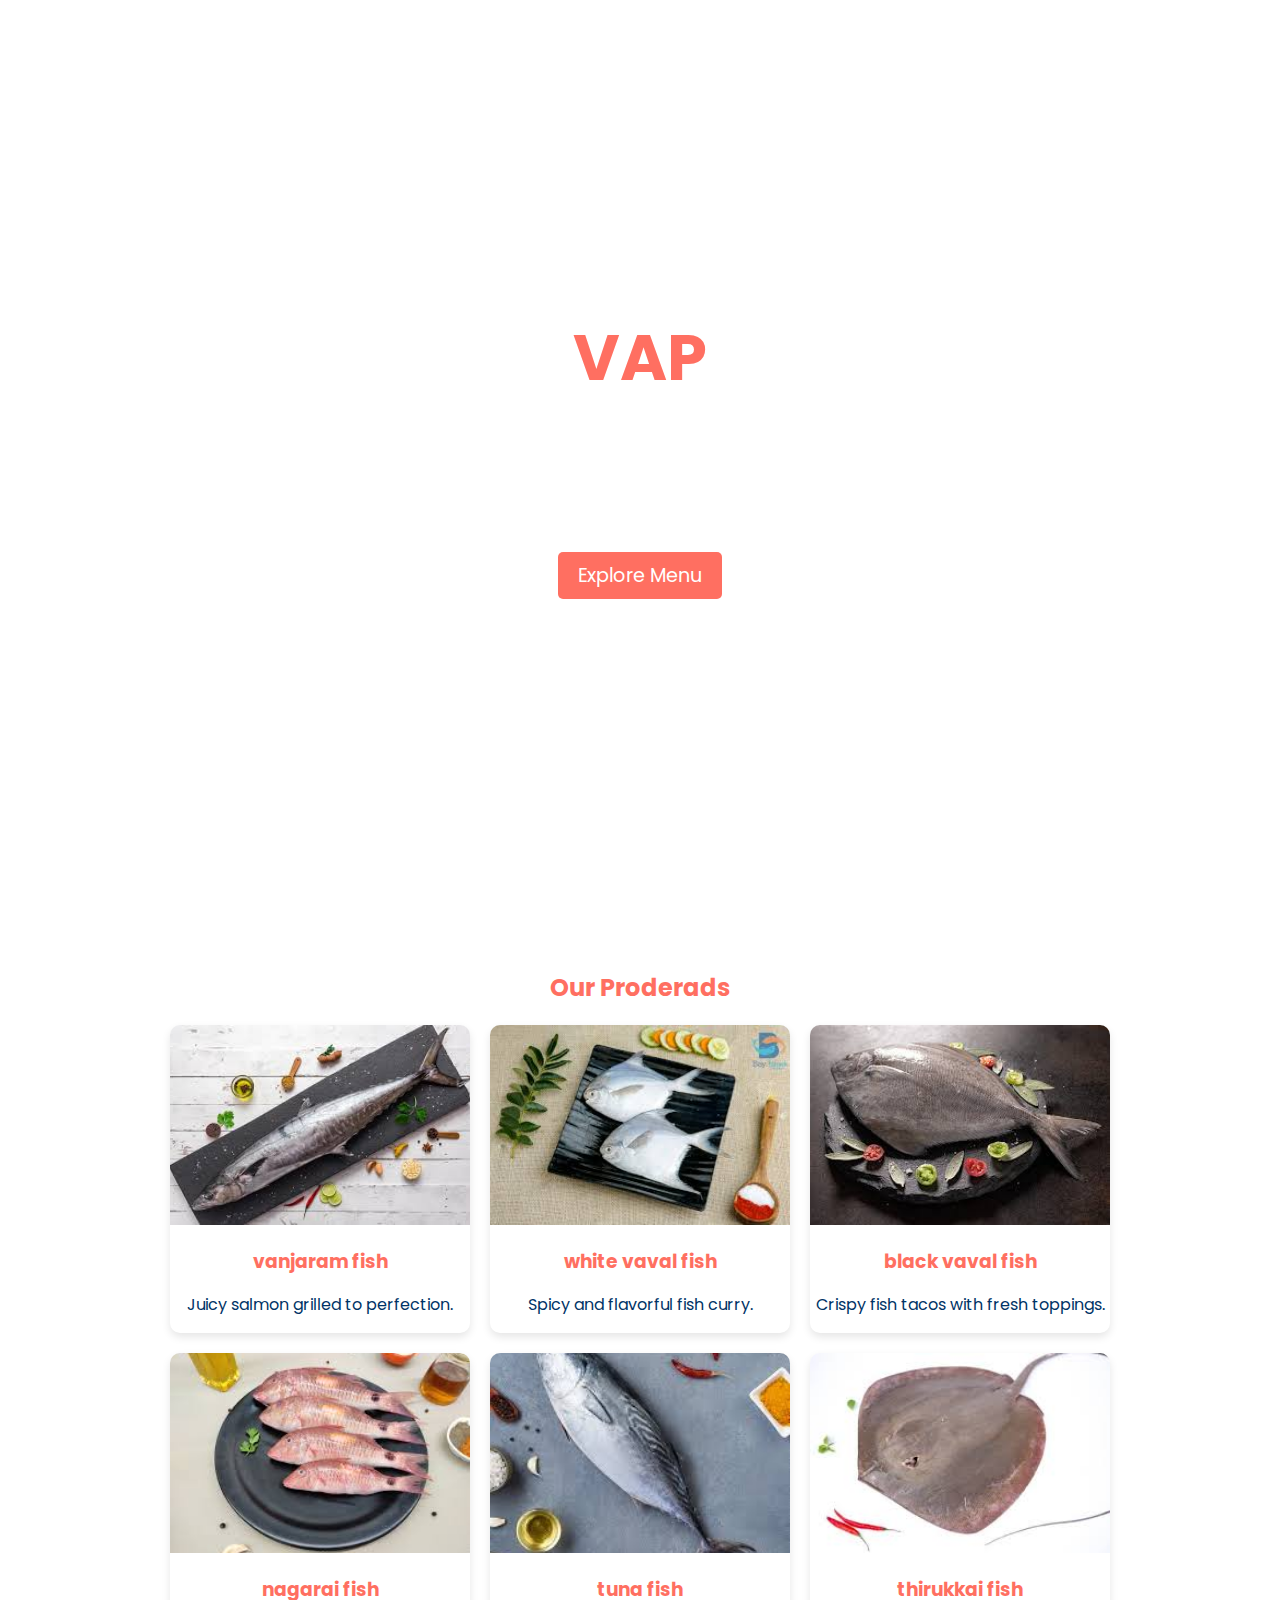
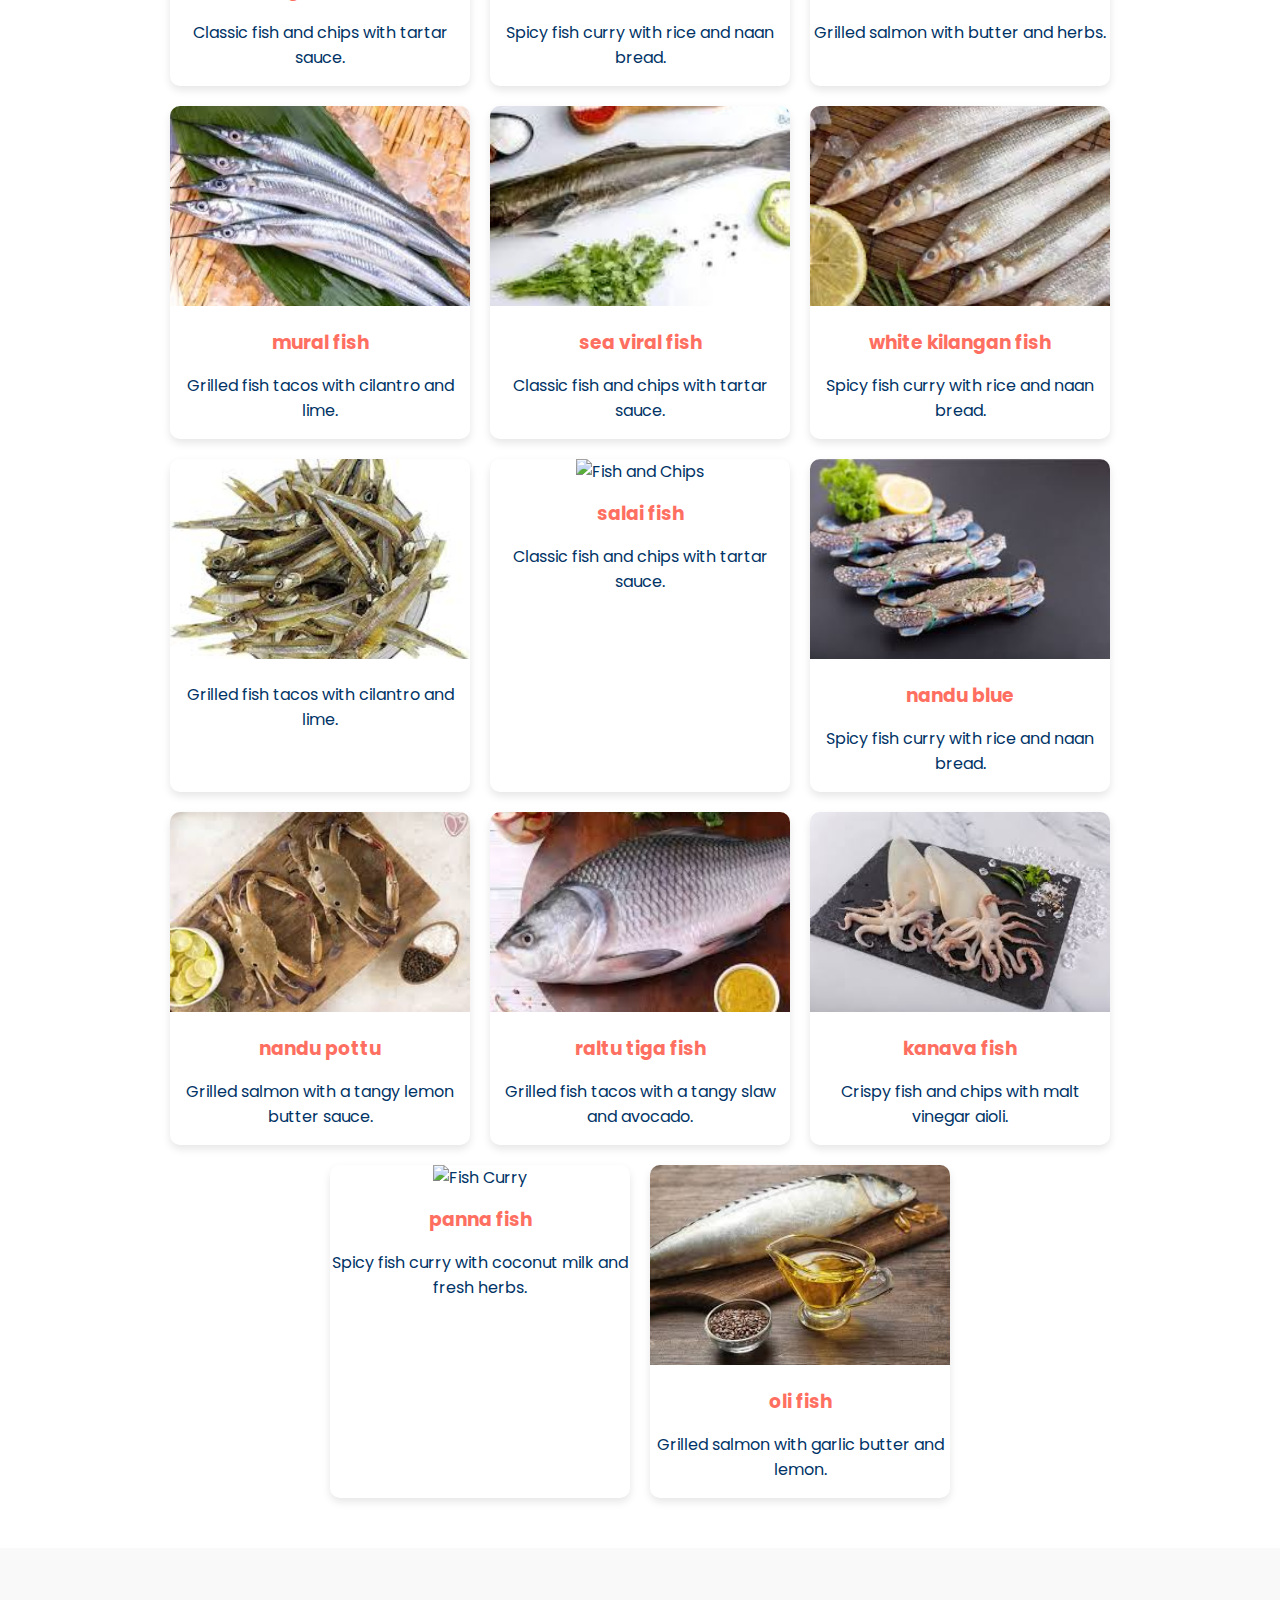
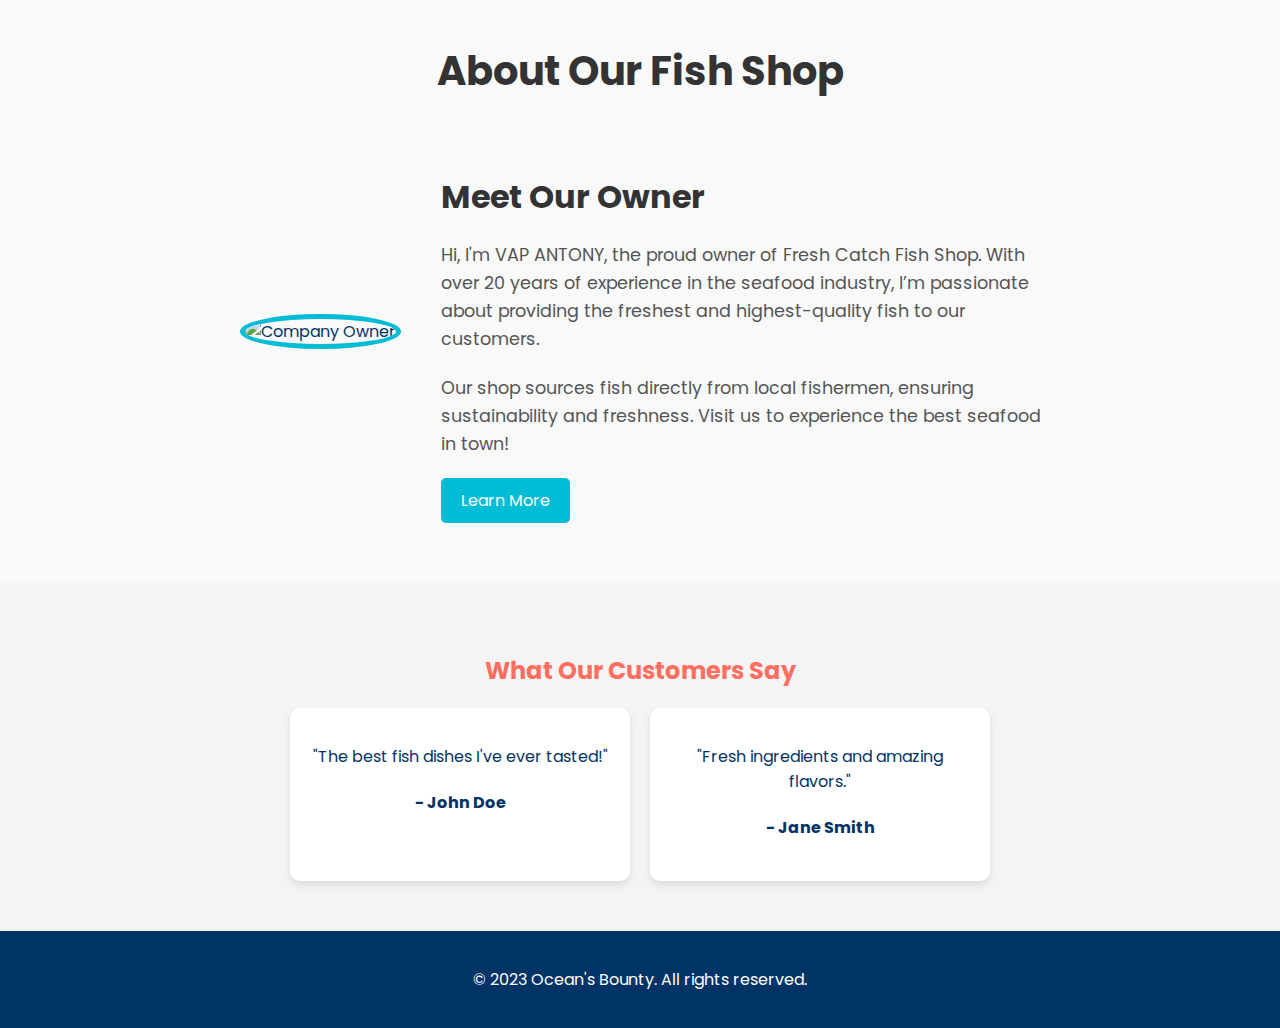
==== index.html @ 732fba42 "Add files via upload" ====
<!DOCTYPE html>
<html lang="en">
<head>
  <meta charset="UTF-8">
  <meta name="viewport" content="width=device-width, initial-scale=1.0">
  <title>VPA fish shop</title>
  <link rel="stylesheet" href="styles.css">
  <link href="https://fonts.googleapis.com/css2?family=Poppins:wght@400;700&display=swap" rel="stylesheet">
  <link rel="stylesheet" href="https://cdnjs.cloudflare.com/ajax/libs/aos/2.3.4/aos.css">
</head>
<body>
<!-- Hero Section -->
<section class="hero">
    <div class="hero-video">
        <video autoplay muted loop>
          <source src="fish shop.mp4" type="video/mp4">
        </video>
        <div class="hero-content">
          <h1 class="hero-title">VAP</h1>
          <p class="hero-subtitle">Fresh Fish, Bold Flavors</p>
          <p class="hero-description">Dive into the finest seafood experience, crafted with passion and served with perfection.</p>
          <a href="#menu" class="cta-button">Explore Menu</a>
        </div>
      </div>
</section>
 
  <!-- Menu Section -->
  <section id="menu" class="menu">
    <h2 data-aos="fade-up">Our Proderads</h2>
    <div class="menu-grid">
      <div class="menu-card" data-aos="fade-up" data-aos-delay="100">
        <img src="[data-uri]" alt="Grilled Salmon">
        <h3>vanjaram fish</h3>
        <p>Juicy salmon grilled to perfection.</p>
      </div>
      <div class="menu-card" data-aos="fade-up" data-aos-delay="200">
        <img src="[data-uri]" alt="Fish Curry">
        <h3>white vaval fish</h3>
        <p>Spicy and flavorful fish curry.</p>
      </div>
      <div class="menu-card" data-aos="fade-up" data-aos-delay="300">
        <img src="[data-uri]" alt="Fish Tacos">
        <h3>black vaval fish</h3>
        <p>Crispy fish tacos with fresh toppings.</p>
      </div>
      <div class="menu-card" data-aos="fade-up" data-aos-delay="600">
        <img src="[data-uri]" alt="Fish and Chips">
        <h3>nagarai fish</h3>
        <p>Classic fish and chips with tartar sauce.</p>
      </div>
      <div class="menu-card" data-aos="fade-up" data-aos-delay="900">
        <img src="[data-uri]" alt="Fish Curry">
        <h3>tuna fish</h3>
        <p>Spicy fish curry with rice and naan bread.</p>
      </div>
      <div class="menu-card" data-aos="fade-up" data-aos-delay="1200">
        <img src="[data-uri]" alt="Grilled Salmon">
        <h3>thirukkai fish</h3>
        <p>Grilled salmon with butter and herbs.</p>
      </div>
      <div class="menu-card" data-aos="fade-up" data-aos-delay="1500">
        <img src="[data-uri]" alt="Fish Tacos">
        <h3>mural fish</h3>
        <p>Grilled fish tacos with cilantro and lime.</p>
      </div>
      <div class="menu-card" data-aos="fade-up" data-aos-delay="1800">
        <img src="[data-uri]" alt="Fish and Chips">
        <h3>sea viral fish</h3>
        <p>Classic fish and chips with tartar sauce.</p>
      </div>
      <div class="menu-card" data-aos="fade-up" data-aos-delay="2000">
        <img src="[data-uri]" alt="Fish Curry">
        <h3>white kilangan fish</h3>
        <p>Spicy fish curry with rice and naan bread.</p>
      </div>
      <div class="menu-card" data-aos="fade-up" data-aos-delay="2200">
        <img src="[data-uri]" alt="Fish Tacos">
        <h3></h3>
        <p>Grilled fish tacos with cilantro and lime.</p>
      </div>
      <div class="menu-card" data-aos="fade-up" data-aos-delay="2400">
        <img src="https://ilodelivery.com/dashboard/Images/Product/23_0.jpeg" alt="Fish and Chips">
        <h3>salai fish</h3>
        <p>Classic fish and chips with tartar sauce.</p>
      </div>
      <div class="menu-card" data-aos="fade-up" data-aos-delay="2800">
        <img src="[data-uri]" alt="Fish Curry">
        <h3>nandu blue</h3>
        <p>Spicy fish curry with rice and naan bread.</p>
      </div>
      <div class="menu-card" data-aos="fade-up" data-aos-delay="2800">
        <img src="[data-uri]" alt="Fish Tacos">
        <h3>nandu pottu</h3>
        <p>Grilled salmon with a tangy lemon butter sauce.</p>
      </div>
      <div class="menu-card" data-aos="fade-up" data-aos-delay="3000">
        <img src="[data-uri]" alt="Fish Tacos">
        <h3>raltu tiga fish</h3>
        <p>Grilled fish tacos with a tangy slaw and avocado.</p>
      </div>
      <div class="menu-card" data-aos="fade-up" data-aos-delay="4000">
        <img src="[data-uri]" alt="Fish and Chips">
        <h3>kanava fish</h3>
        <p>Crispy fish and chips with malt vinegar aioli.</p>
      </div>
      <div class="menu-card" data-aos="fade-up" data-aos-delay="6000">
        <img src="https://encrypted-tbn0.gstatic.com/images?q=tbn:ANd9GcRMAsIs37VYGoF3K0CeUMFgfKvikbw6uJSeCA&s" alt="Fish Curry">
        <h3>panna fish</h3>
        <p>Spicy fish curry with coconut milk and fresh herbs.</p>
      </div>
      <div class="menu-card" data-aos="fade-up" data-aos-delay="8000">
        <img src="[data-uri]" alt="Grilled Salmon">
        <h3>oli fish</h3>
        <p>Grilled salmon with garlic butter and lemon.</p>
      </div>
    </div>
  </section>

<!-- Company Owner Section -->
<section class="company-owner">
  <h2 data-aos="fade-up">About Our Fish Shop</h2>
  <div class="owner-details">
      <div class="owner-image" data-aos="flip-left">
          <img src="c:\Users\thiru\Downloads\WhatsApp Image 2025-02-23 at 10.44.14_e6601230.jpg" alt="Company Owner">
      </div>
      <div class="owner-info" data-aos="flip-right">
          <h3>Meet Our Owner</h3>
          <p>
              Hi, I'm VAP ANTONY, the proud owner of Fresh Catch Fish Shop. With over 20 years of experience in the seafood industry, I’m passionate about providing the freshest and highest-quality fish to our customers.
          </p>
          <p>
              Our shop sources fish directly from local fishermen, ensuring sustainability and freshness. Visit us to experience the best seafood in town!
          </p>
          <a href="about.html" class="owner-button">Learn More</a>
      </div>
  </div>
</section>

  <!-- Testimonials Section -->
  <section class="testimonials">
    <h2 data-aos="fade-up">What Our Customers Say</h2>
    <div class="testimonial-slider" data-aos="fade-up">
      <div class="testimonial">
        <p>"The best fish dishes I've ever tasted!"</p>
        <h4>- John Doe</h4>
      </div>
      <div class="testimonial">
        <p>"Fresh ingredients and amazing flavors."</p>
        <h4>- Jane Smith</h4>
      </div>
    </div>
  </section>

  <!-- Footer -->
  <footer>
    <p>&copy; 2023 Ocean's Bounty. All rights reserved.</p>
  </footer>

  <!-- Scripts -->
  <script src="https://cdnjs.cloudflare.com/ajax/libs/gsap/3.9.1/gsap.min.js"></script>
  <script src="https://cdnjs.cloudflare.com/ajax/libs/aos/2.3.4/aos.js"></script>
  <script src="script.js"></script>
</body>
</html>
---- styles.css ----
/* General Styles */
body {
    font-family: 'Poppins', sans-serif;
    margin: 0;
    padding: 0;
    color: #003366;
  }
  
  h1, h2, h3 {
    color: #FF6F61;
  }
  
  a {
    text-decoration: none;
    color: #FF6F61;
  }
  
  /* Hero Section */
  .hero {
    position: relative;
    height: 100vh;
    display: flex;
    align-items: center;
    justify-content: center;
    text-align: center;
    color: white;
    overflow: hidden;
  }
  
  .hero-video video {
    position: absolute;
    top: 0;
    left: 0;
    width: 100%;
    height: 100%;
    object-fit: cover;
    z-index: -1;
  }
  
  .hero-content {
    z-index: 1;
  }
  .hero-title {
    font-size: 4rem;
    margin: 0;
    animation: fadeInDown 1.5s ease-out;
  }
  
  .hero-subtitle {
    font-size: 2rem;
    margin: 10px 0;
    animation: fadeInUp 1.5s ease-out 0.5s;
    animation-fill-mode: both;
  }
  
  .hero-description {
    font-size: 1.2rem;
    max-width: 600px;
    margin: 20px auto;
    animation: fadeInUp 1.5s ease-out 1s;
    animation-fill-mode: both;
  }
  
  .cta-button {
    background: #FF6F61;
    color: white;
    padding: 10px 20px;
    border-radius: 5px;
    font-size: 1.2rem;
    text-decoration: none;
    transition: background 0.3s ease;
    animation: fadeInUp 1.5s ease-out 1.5s;
    animation-fill-mode: both;
  }
  
  .cta-button:hover {
    background: #FF8C69;
  }
  
  /* Keyframe Animations */
  @keyframes fadeInDown {
    from {
      opacity: 0;
      transform: translateY(-50px);
    }
    to {
      opacity: 1;
      transform: translateY(0);
    }
  }
  
  @keyframes fadeInUp {
    from {
      opacity: 0;
      transform: translateY(50px);
    }
    to {
      opacity: 1;
      transform: translateY(0);
    }
  }

  
  /* Menu Section */
  .menu {
    padding: 50px 20px;
    text-align: center;
  }
  
  .menu-grid {
    display: flex;
    justify-content: center;
    gap: 20px;
    flex-wrap: wrap;
  }
  
  .menu-card {
    background: white;
    border-radius: 10px;
    box-shadow: 0 4px 8px rgba(0, 0, 0, 0.1);
    overflow: hidden;
    width: 300px;
    transition: transform 0.3s ease, box-shadow 0.3s ease;
  }
  
  .menu-card:hover {
    transform: scale(1.05);
    box-shadow: 0 10px 20px rgba(0, 0, 0, 0.2);
  }
  
  .menu-card img {
    width: 100%;
    height: 200px;
    object-fit: cover;
  }
  
  .menu-card h3 {
    margin: 15px 0;
  }
  
  /* Recipe Section */
  .recipes {
    padding: 50px 20px;
    text-align: center;
  }
  
  .recipe-cards {
    display: flex;
    justify-content: center;
    gap: 20px;
    flex-wrap: wrap;
  }
  
  .recipe-card {
    background: white;
    border-radius: 10px;
    box-shadow: 0 4px 8px rgba(0, 0, 0, 0.1);
    padding: 20px;
    width: 300px;
    transition: transform 0.3s ease;
  }
  
  .recipe-card:hover {
    transform: translateY(-10px);
  }
  
  .recipe-button {
    background: #FF6F61;
    color: white;
    padding: 10px 20px;
    border-radius: 5px;
    display: inline-block;
    margin-top: 10px;
  }
  
  /* Testimonials Section */
  .testimonials {
    padding: 50px 20px;
    text-align: center;
    background: #f4f4f4;
  }
  
  .testimonial-slider {
    display: flex;
    justify-content: center;
    gap: 20px;
    flex-wrap: wrap;
  }
  
  .testimonial {
    background: white;
    border-radius: 10px;
    box-shadow: 0 4px 8px rgba(0, 0, 0, 0.1);
    padding: 20px;
    width: 300px;
  }
  
  /* Footer */
  footer {
    text-align: center;
    padding: 20px;
    background: #003366;
    color: white;
  }
  /* Company Owner Section */
.company-owner {
  padding: 60px 20px;
  background-color: #f9f9f9;
  text-align: center;
}

.company-owner h2 {
  font-size: 2.5rem;
  margin-bottom: 40px;
  color: #333;
}

.owner-details {
  display: flex;
  justify-content: center;
  align-items: center;
  gap: 40px;
  max-width: 1200px;
  margin: 0 auto;
}

.owner-image img {
  width: 300px;
  height: 300px;
  border-radius: 50%;
  object-fit: cover;
  border: 5px solid #00bcd4;
}

.owner-info {
  max-width: 600px;
  text-align: left;
}

.owner-info h3 {
  font-size: 2rem;
  margin-bottom: 20px;
  color: #333;
}

.owner-info p {
  font-size: 1.1rem;
  line-height: 1.6;
  color: #555;
  margin-bottom: 20px;
}

.owner-button {
  display: inline-block;
  padding: 10px 20px;
  background-color: #00bcd4;
  color: #fff;
  text-decoration: none;
  border-radius: 5px;
  transition: background-color 0.3s ease;
}

.owner-button:hover {
  background-color: #0097a7;
}
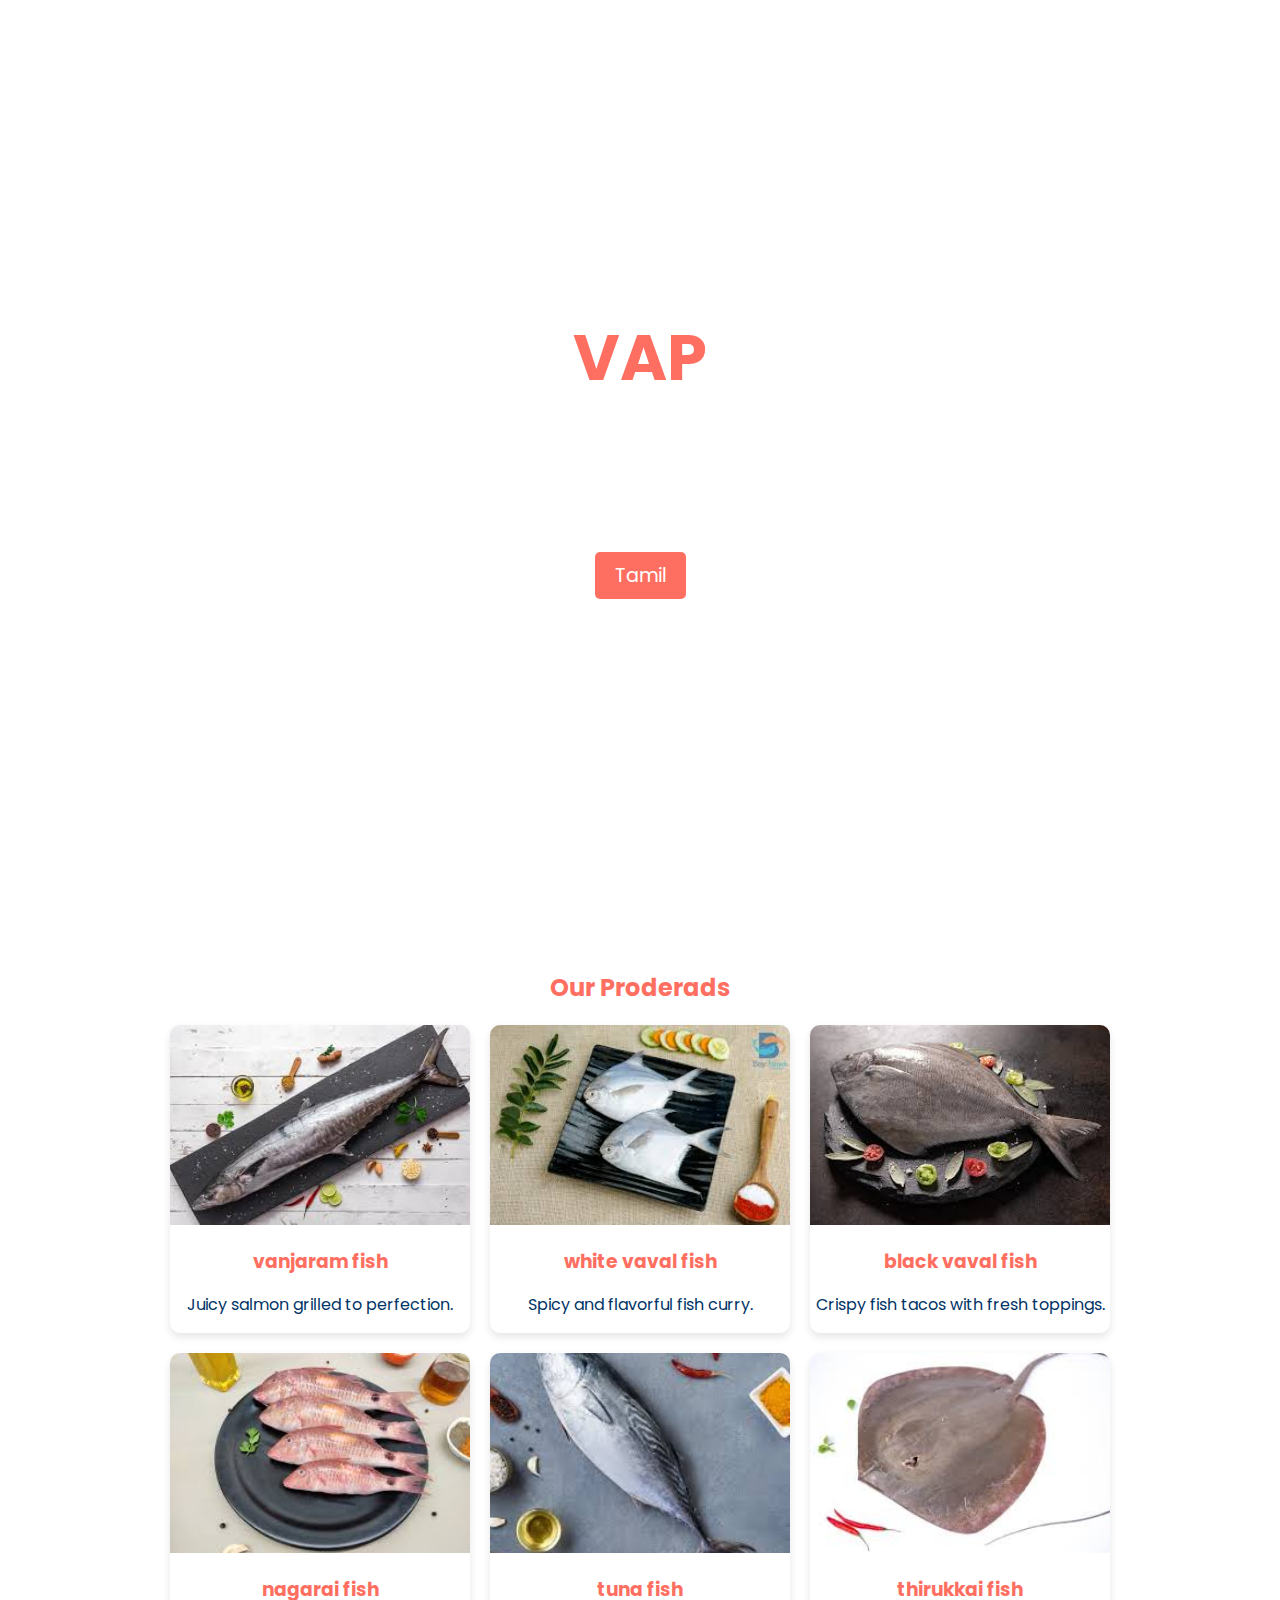
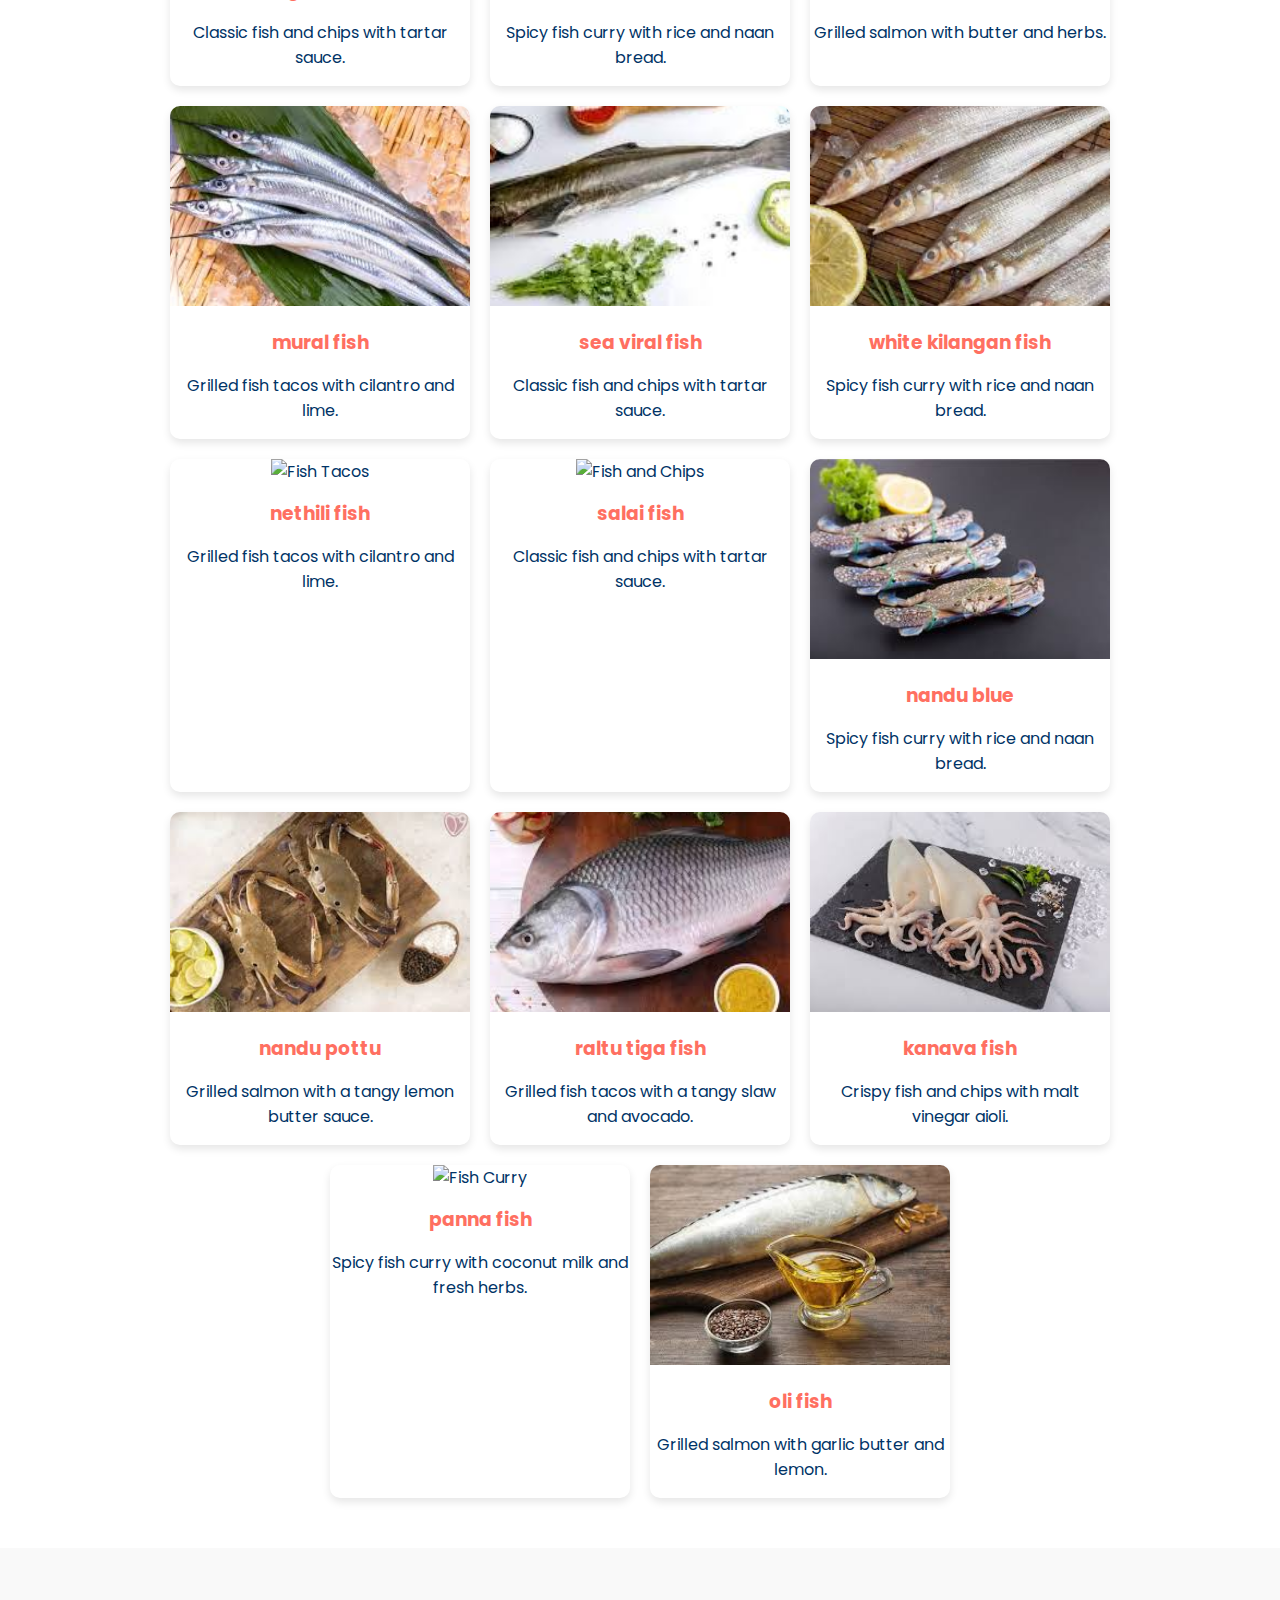
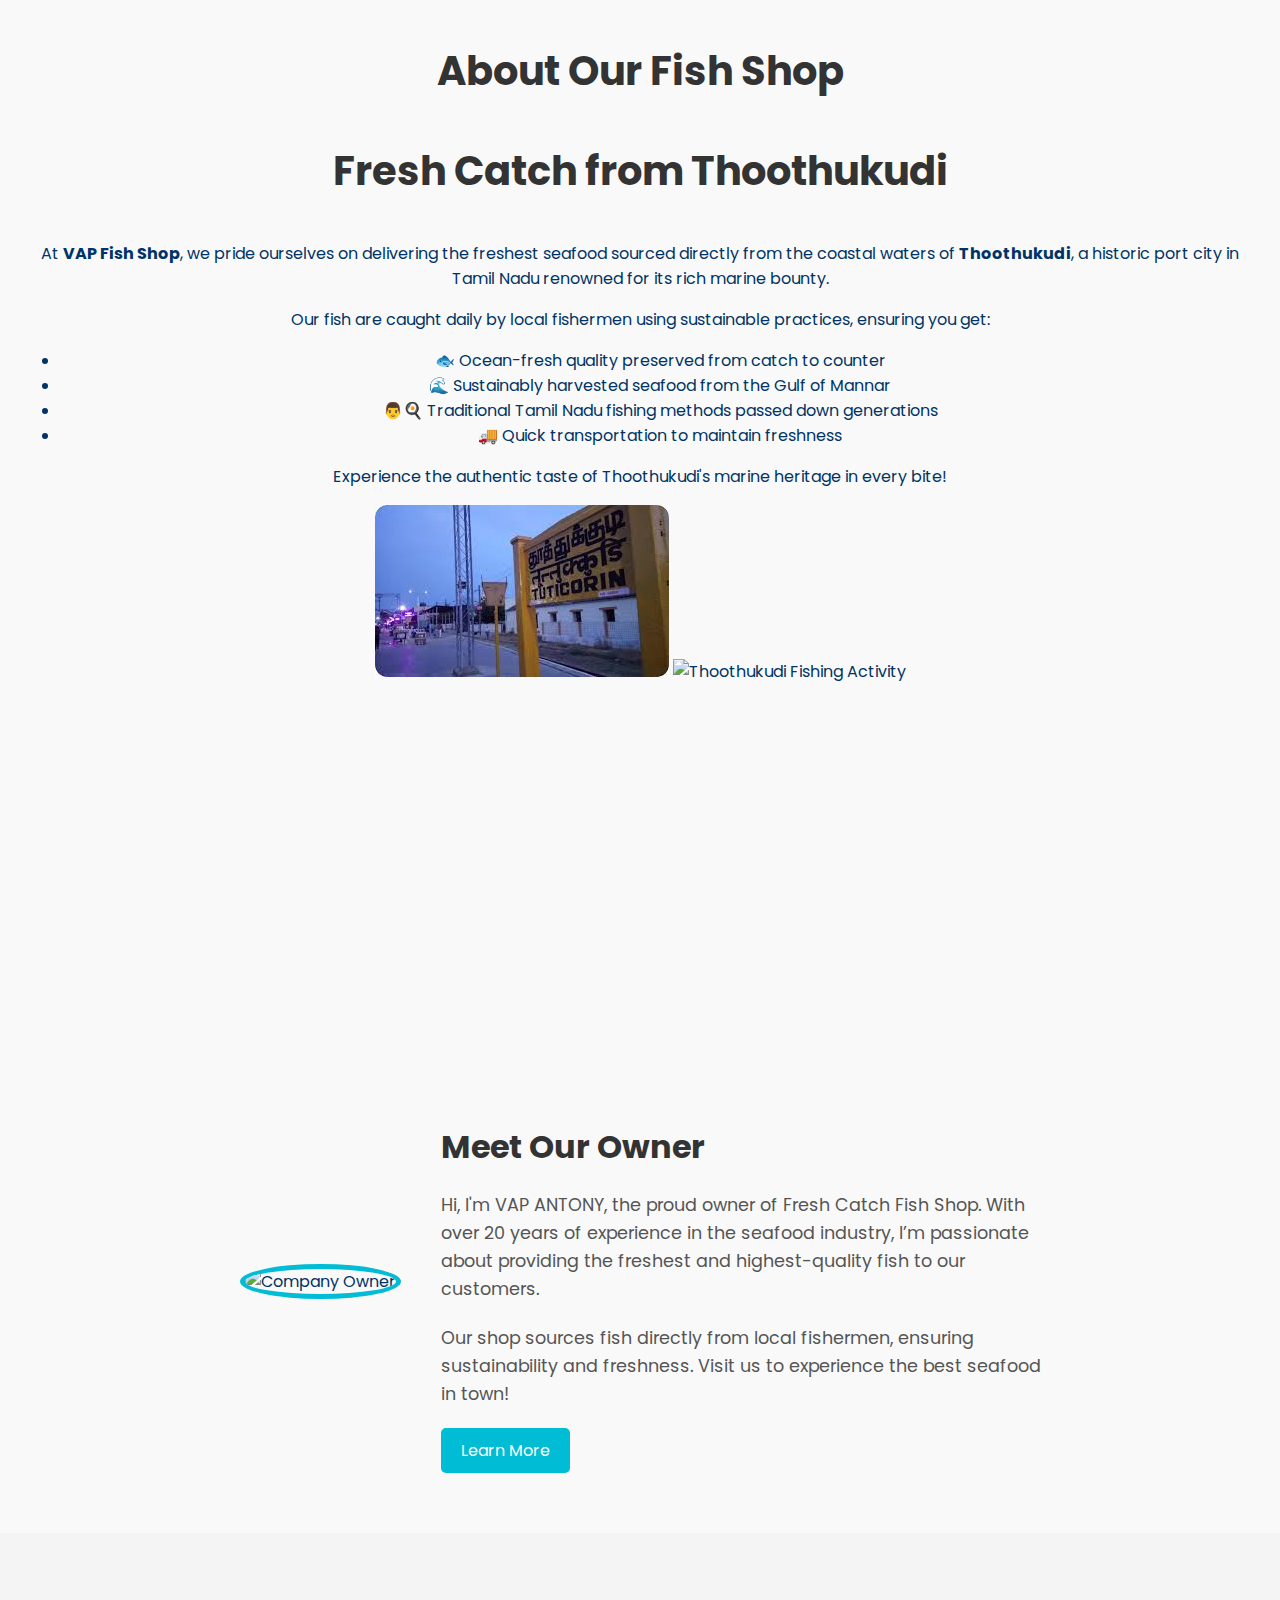
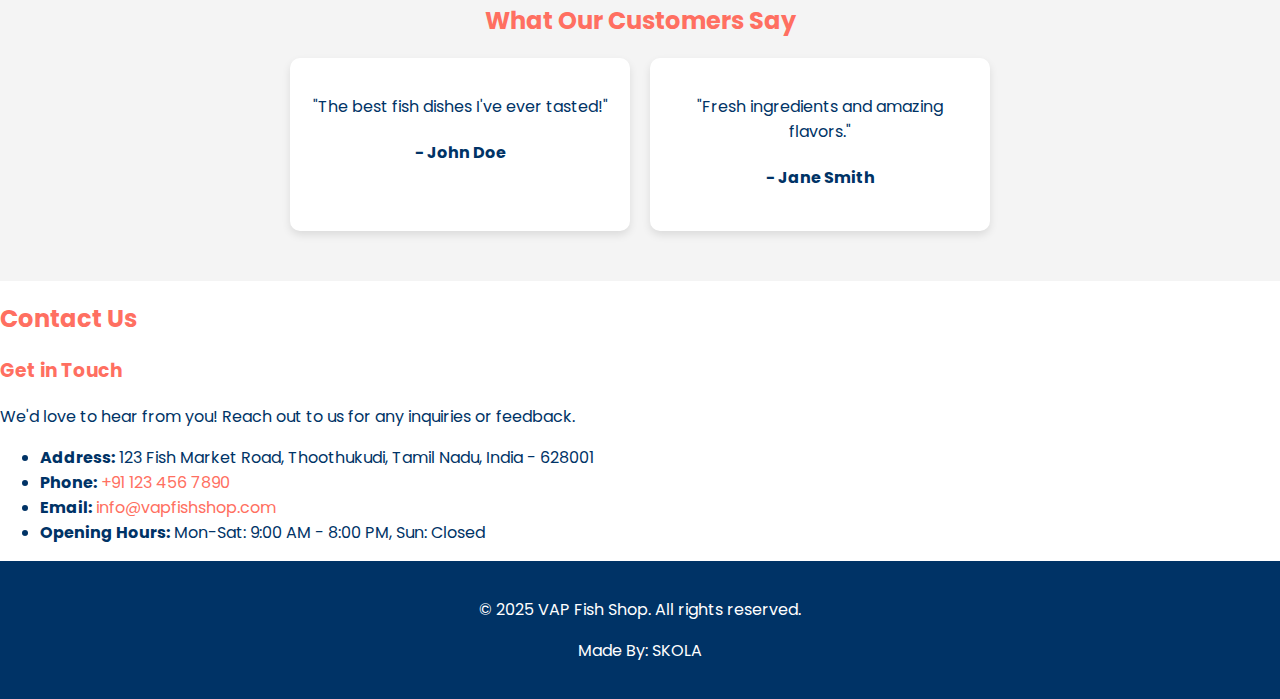
==== commit 859086e7: "Update index.html" ====
--- a/index.html
+++ b/index.html
@@ -12,14 +12,16 @@
 <!-- Hero Section -->
 <section class="hero">
     <div class="hero-video">
-        <video autoplay muted loop>
-          <source src="fish shop.mp4" type="video/mp4">
-        </video>
+      <video autoplay muted loop>
+        <source src="https://github.com/thirulingeshwar/fish/raw/main/fish%20shop(3).mp4" type="video/mp4">
+        <img src="fallback-image.jpg" alt="Fallback Image" style="width: 100%; height: 100%; object-fit: cover;">
+        Your browser does not support the video tag.
+    </video>
         <div class="hero-content">
           <h1 class="hero-title">VAP</h1>
           <p class="hero-subtitle">Fresh Fish, Bold Flavors</p>
           <p class="hero-description">Dive into the finest seafood experience, crafted with passion and served with perfection.</p>
-          <a href="#menu" class="cta-button">Explore Menu</a>
+          <a href="#menu" class="cta-button">Tamil</a>
         </div>
       </div>
 </section>
@@ -74,8 +76,8 @@
         <p>Spicy fish curry with rice and naan bread.</p>
       </div>
       <div class="menu-card" data-aos="fade-up" data-aos-delay="2200">
-        <img src="[data-uri]" alt="Fish Tacos">
-        <h3></h3>
+        <img src="https://encrypted-tbn0.gstatic.com/images?q=tbn:ANd9GcRTgsNkCz_HD1vXB_cMBKPuMb1LX_JOHbHk9Q&s" alt="Fish Tacos">
+        <h3>nethili fish</h3>
         <p>Grilled fish tacos with cilantro and lime.</p>
       </div>
       <div class="menu-card" data-aos="fade-up" data-aos-delay="2400">
@@ -119,10 +121,49 @@
 <!-- Company Owner Section -->
 <section class="company-owner">
   <h2 data-aos="fade-up">About Our Fish Shop</h2>
+  <!-- Fresh from Thoothukudi Section -->
+<section id="thoothukudi-fish">
+  <h2>Fresh Catch from Thoothukudi</h2>
+  <div class="thoothukudi-fish-content">
+      <p>
+          At <strong>VAP Fish Shop</strong>, we pride ourselves on delivering the freshest seafood sourced directly from the coastal waters of <strong>Thoothukudi</strong>, a historic port city in Tamil Nadu renowned for its rich marine bounty.
+      </p>
+      <p>
+          Our fish are caught daily by local fishermen using sustainable practices, ensuring you get:
+      </p>
+      <ul>
+          <li>🐟 Ocean-fresh quality preserved from catch to counter</li>
+          <li>🌊 Sustainably harvested seafood from the Gulf of Mannar</li>
+          <li>👨🍳 Traditional Tamil Nadu fishing methods passed down generations</li>
+          <li>🚚 Quick transportation to maintain freshness</li>
+      </ul>
+      <p>
+          Experience the authentic taste of Thoothukudi's marine heritage in every bite!
+      </p>
+
+      <!-- Thoothukudi Images -->
+      <div class="thoothukudi-images">
+          <img src="[data-uri]" alt="Thoothukudi Fish Harbor">
+          <img src="https://encrypted-tbn0.gstatic.com/images?q=tbn:ANd9GcS_bNLjheC76B7el7eOeFlpo5kmv0NFiGZkXQ&s" alt="Thoothukudi Fishing Activity">
+      </div>
+
+      <!-- Google Map -->
+      <div class="thoothukudi-map">
+          <iframe 
+              src="https://www.google.com/maps/embed?pb=!1m18!1m12!1m3!1d15718.245509341918!2d78.127735!3d8.764166!2m3!1f0!2f0!3f0!3m2!1i1024!2i768!4f13.1!3m3!1m2!1s0x3b03f3f5e7d5b5b5%3A0x5b5b5b5b5b5b5b5b!2sThoothukudi%2C%20Tamil%20Nadu!5e0!3m2!1sen!2sin!4v1633080000000!5m2!1sen!2sin" 
+              width="100%" 
+              height="400" 
+              style="border:0;" 
+              allowfullscreen="" 
+              loading="lazy">
+          </iframe>
+      </div>
+  </div>
+</section>
   <div class="owner-details">
-      <div class="owner-image" data-aos="flip-left">
-          <img src="c:\Users\thiru\Downloads\WhatsApp Image 2025-02-23 at 10.44.14_e6601230.jpg" alt="Company Owner">
-      </div>
+    <div class="owner-image" data-aos="flip-left">
+      <img src="https://github.com/thirulingeshwar/fish/raw/main/WhatsApp%20Image%202025-02-23%20at%2010.44.14_e6601230.jpg" alt="Company Owner">
+  </div>
       <div class="owner-info" data-aos="flip-right">
           <h3>Meet Our Owner</h3>
           <p>
@@ -150,10 +191,41 @@
       </div>
     </div>
   </section>
+  <!-- Contact Us Section -->
+<section id="contact-us">
+  <h2>Contact Us</h2>
+  <div class="contact-container">
+      <!-- Contact Information -->
+      <div class="contact-info">
+          <h3>Get in Touch</h3>
+          <p>We'd love to hear from you! Reach out to us for any inquiries or feedback.</p>
+          <ul>
+              <li>
+                  <i class="fas fa-map-marker-alt"></i>
+                  <strong>Address:</strong> 123 Fish Market Road, Thoothukudi, Tamil Nadu, India - 628001
+              </li>
+              <li>
+                  <i class="fas fa-phone"></i>
+                  <strong>Phone:</strong> <a href="tel:+911234567890">+91 123 456 7890</a>
+              </li>
+              <li>
+                  <i class="fas fa-envelope"></i>
+                  <strong>Email:</strong> <a href="mailto:info@vapfishshop.com">info@vapfishshop.com</a>
+              </li>
+              <li>
+                  <i class="fas fa-clock"></i>
+                  <strong>Opening Hours:</strong> Mon-Sat: 9:00 AM - 8:00 PM, Sun: Closed
+              </li>
+          </ul>
+      </div>
+      </div>
+  </div>
+</section>
 
   <!-- Footer -->
   <footer>
-    <p>&copy; 2023 Ocean's Bounty. All rights reserved.</p>
+    <p>&copy; 2025 VAP Fish Shop. All rights reserved.</p>
+    <p>Made By: SKOLA</p>
   </footer>
 
   <!-- Scripts -->
@@ -161,4 +233,4 @@
   <script src="https://cdnjs.cloudflare.com/ajax/libs/aos/2.3.4/aos.js"></script>
   <script src="script.js"></script>
 </body>
-</html>+</html>
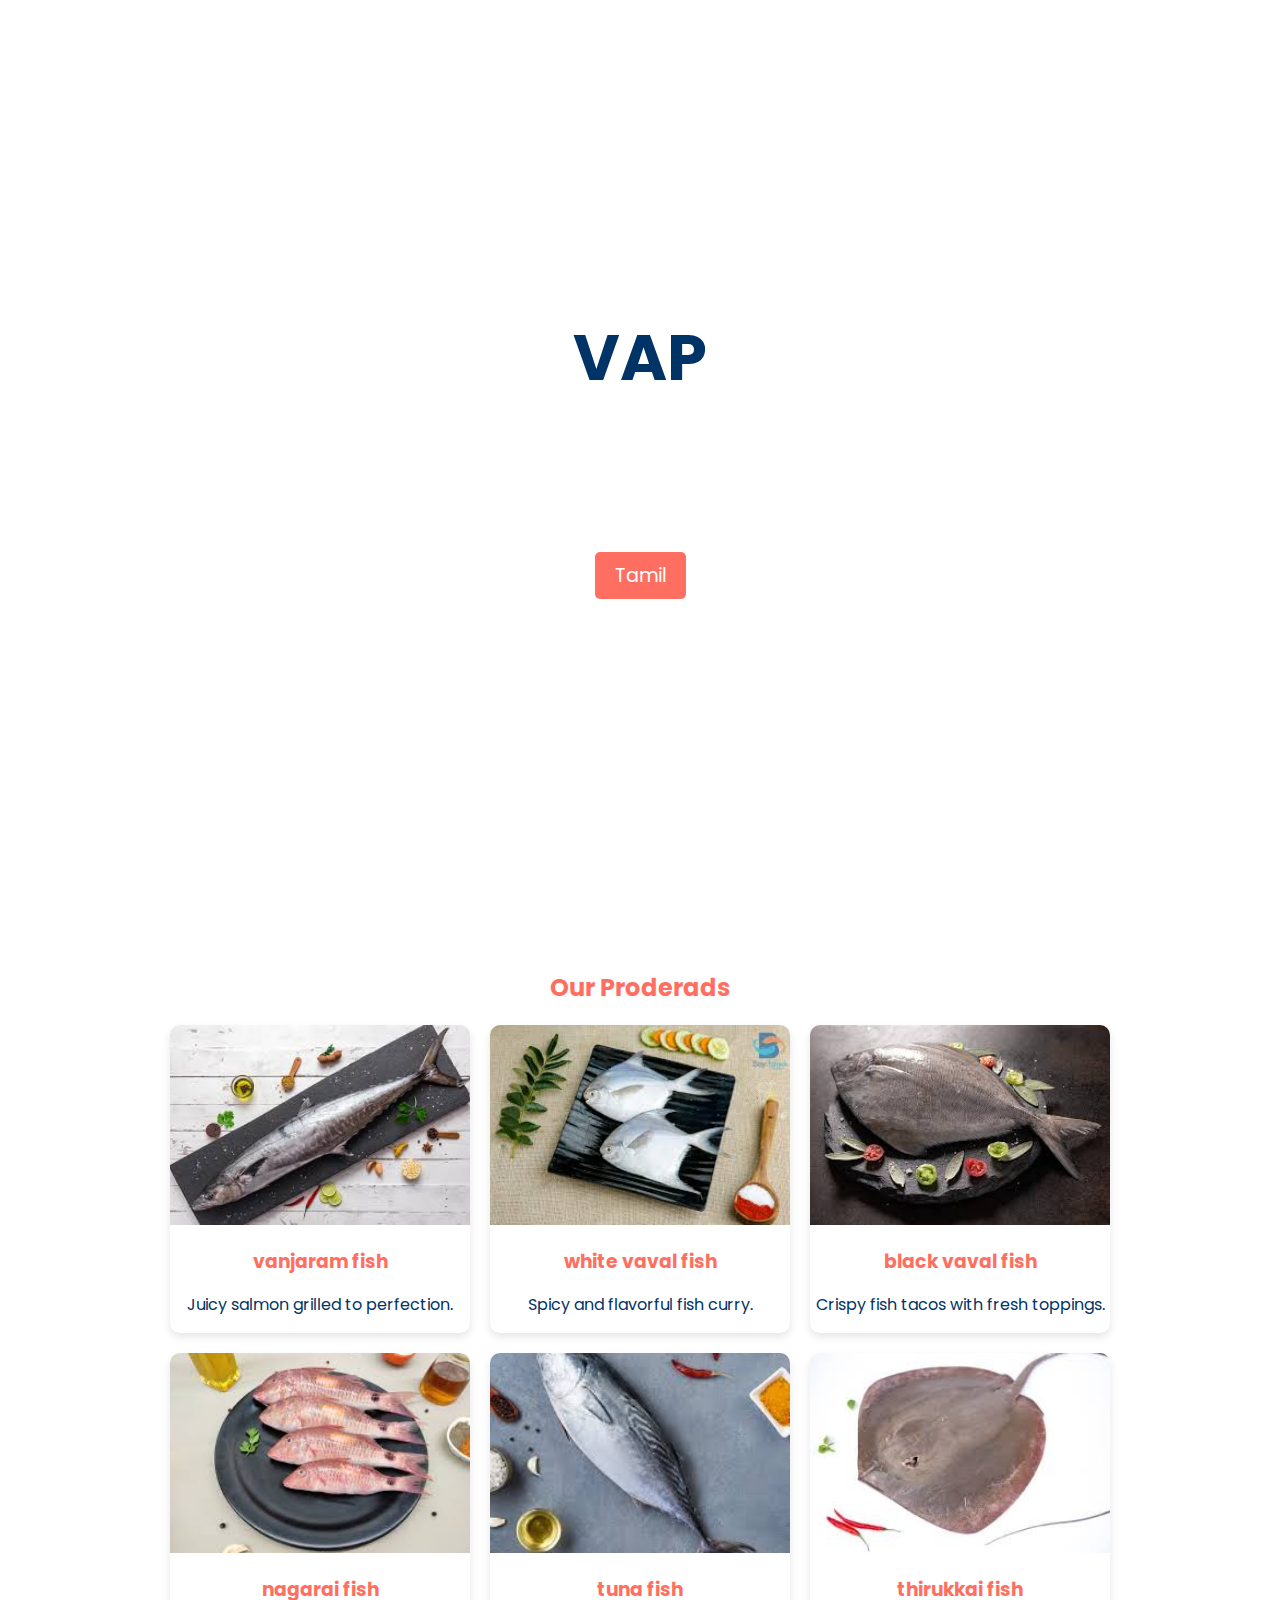
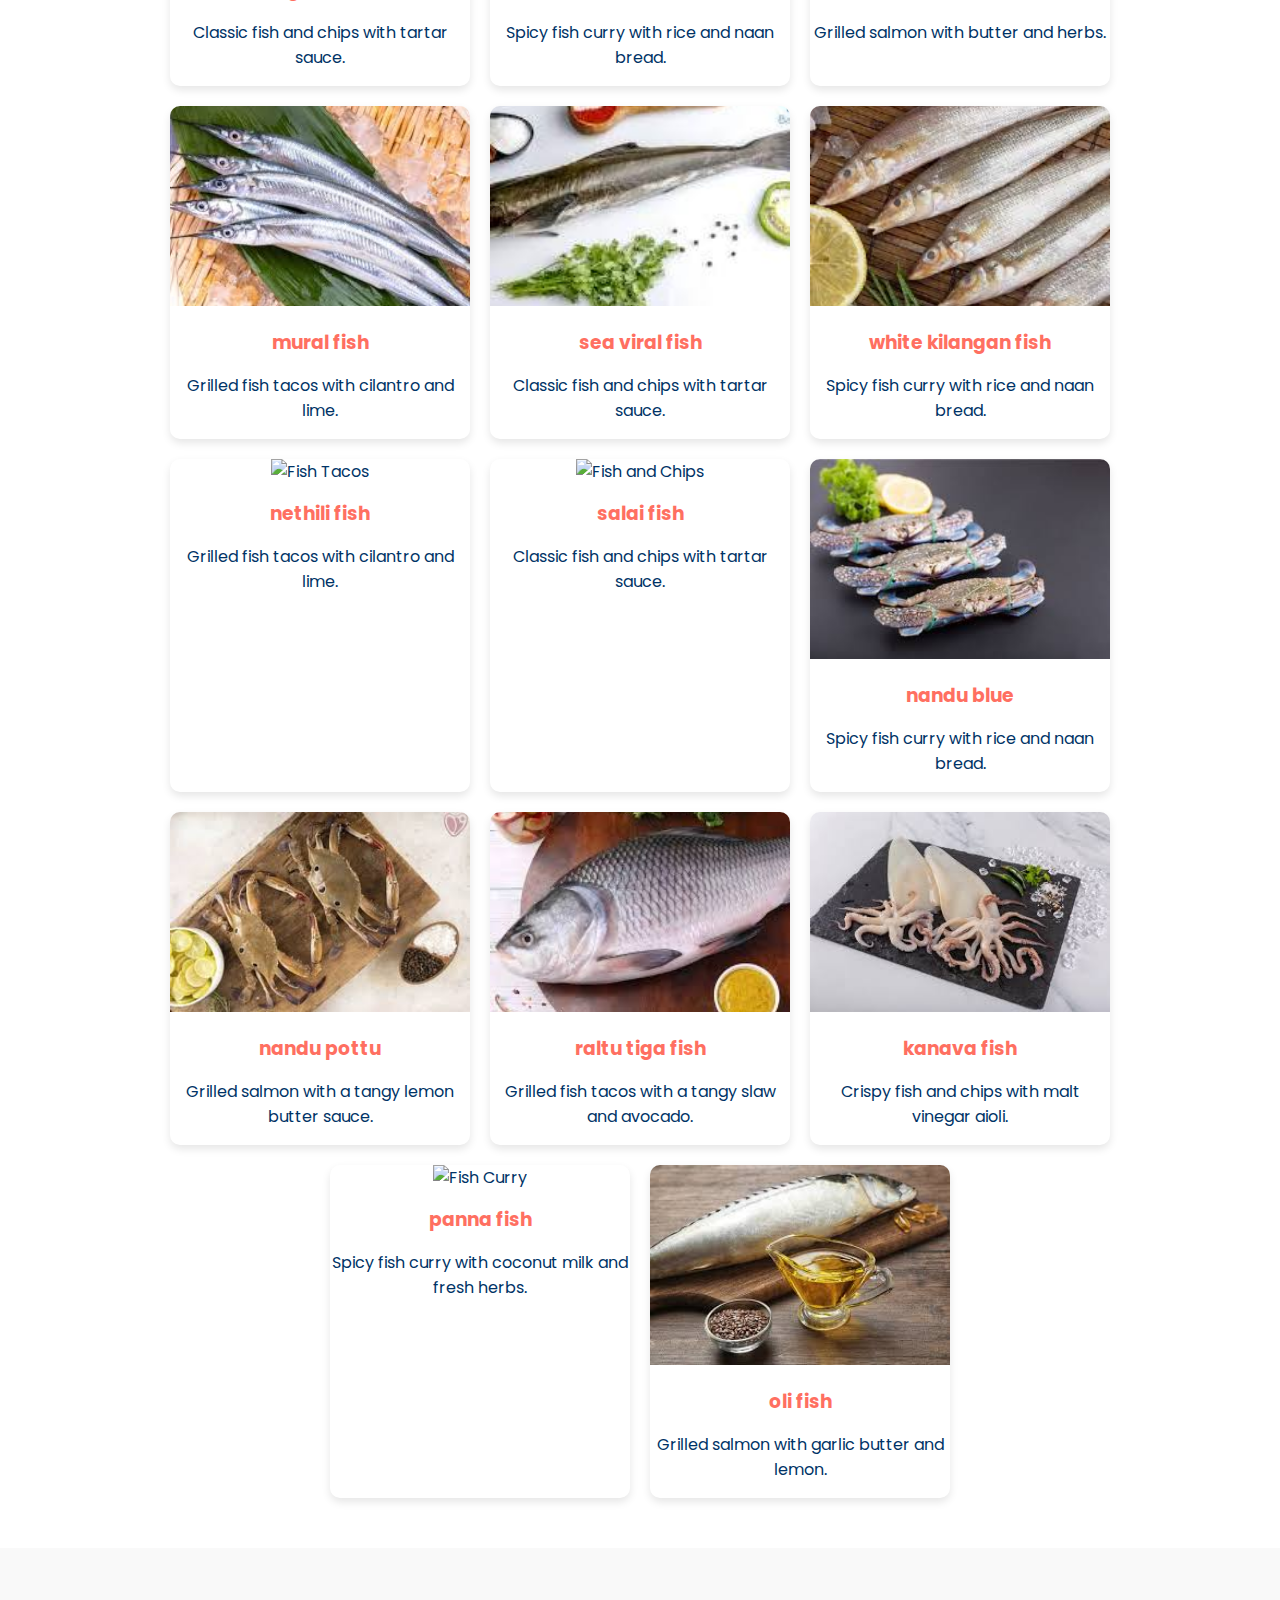
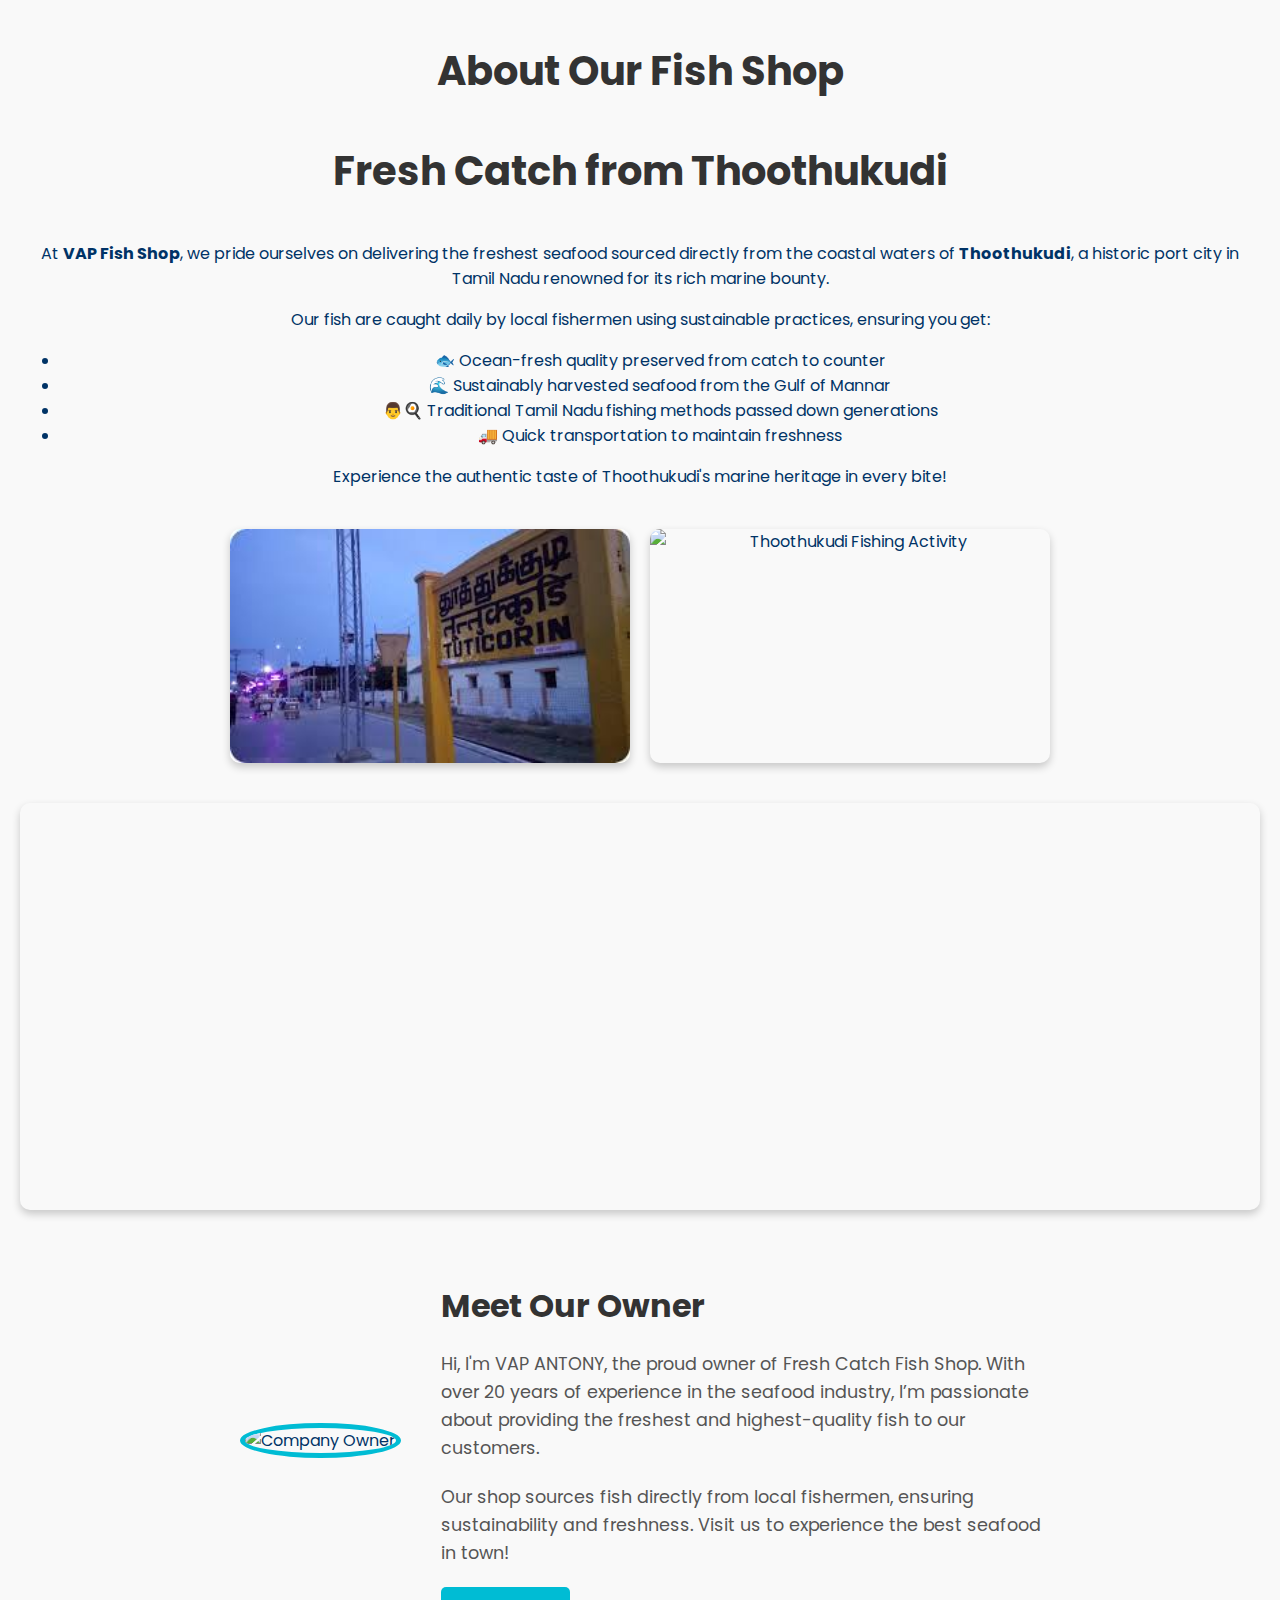
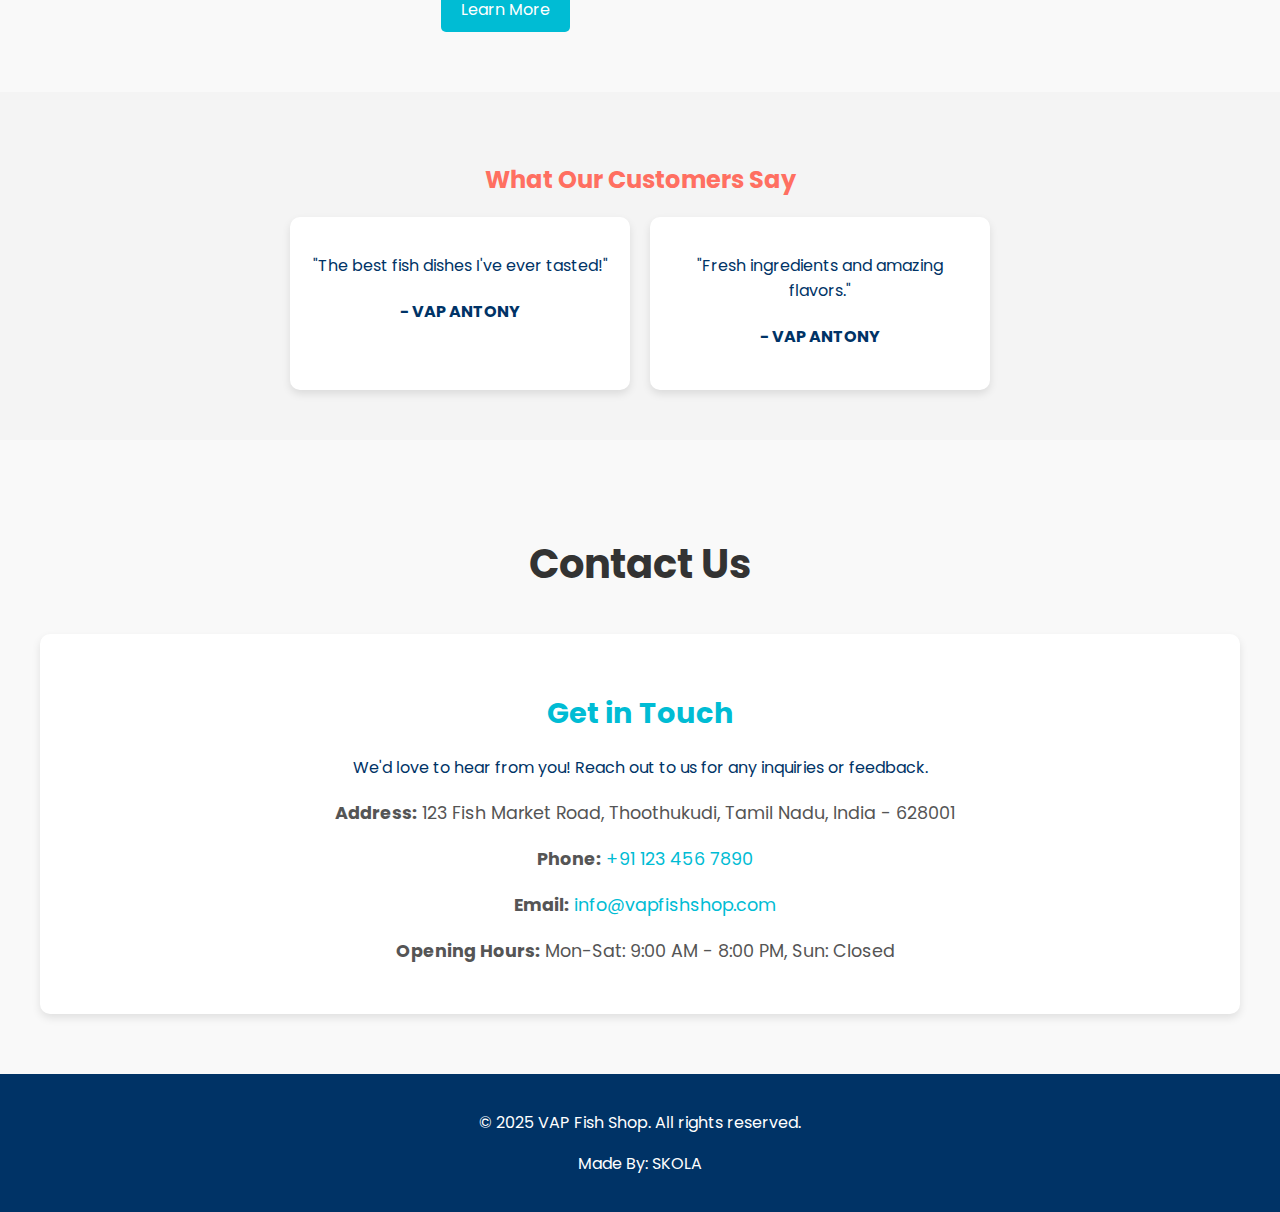
==== commit 8c88dd71: "Update index.html" ====
--- a/index.html
+++ b/index.html
@@ -183,11 +183,11 @@
     <div class="testimonial-slider" data-aos="fade-up">
       <div class="testimonial">
         <p>"The best fish dishes I've ever tasted!"</p>
-        <h4>- John Doe</h4>
+        <h4>- VAP ANTONY</h4>
       </div>
       <div class="testimonial">
         <p>"Fresh ingredients and amazing flavors."</p>
-        <h4>- Jane Smith</h4>
+        <h4>- VAP ANTONY</h4>
       </div>
     </div>
   </section>
--- a/styles.css
+++ b/styles.css
@@ -43,6 +43,7 @@
   .hero-title {
     font-size: 4rem;
     margin: 0;
+    color: #003366;
     animation: fadeInDown 1.5s ease-out;
   }
   
@@ -262,4 +263,150 @@
 
 .owner-button:hover {
   background-color: #0097a7;
-}+}
+/* Thoothukudi Images */
+.thoothukudi-images {
+  display: flex;
+  justify-content: center;
+  gap: 20px;
+  margin: 40px 0;
+}
+
+.thoothukudi-images img {
+  width: 45%;
+  max-width: 400px;
+  border-radius: 10px;
+  box-shadow: 0 4px 8px rgba(0, 0, 0, 0.2);
+  transition: transform 0.3s ease;
+}
+
+.thoothukudi-images img:hover {
+  transform: scale(1.05);
+}
+
+/* Google Map */
+.thoothukudi-map {
+  margin: 40px 0;
+  border-radius: 10px;
+  overflow: hidden;
+  box-shadow: 0 4px 8px rgba(0, 0, 0, 0.2);
+}
+/* Contact Us Section */
+#contact-us {
+  padding: 60px 20px;
+  background-color: #f9f9f9;
+  text-align: center;
+}
+
+#contact-us h2 {
+  font-size: 2.5rem;
+  margin-bottom: 40px;
+  color: #333;
+}
+
+.contact-container {
+  display: flex;
+  justify-content: space-between;
+  max-width: 1200px;
+  margin: 0 auto;
+  gap: 40px;
+}
+
+.contact-info, .contact-form {
+  flex: 1;
+  background: #fff;
+  padding: 30px;
+  border-radius: 10px;
+  box-shadow: 0 4px 8px rgba(0, 0, 0, 0.1);
+}
+
+.contact-info h3, .contact-form h3 {
+  font-size: 1.8rem;
+  margin-bottom: 20px;
+  color: #00bcd4;
+}
+
+.contact-info ul {
+  list-style: none;
+  padding: 0;
+}
+
+.contact-info ul li {
+  margin: 20px 0;
+  font-size: 1.1rem;
+  color: #555;
+}
+
+.contact-info ul li i {
+  margin-right: 10px;
+  color: #00bcd4;
+}
+
+.contact-info ul li a {
+  color: #00bcd4;
+  text-decoration: none;
+}
+
+.contact-info ul li a:hover {
+  text-decoration: underline;
+}
+
+.social-media {
+  margin-top: 30px;
+}
+
+.social-media h3 {
+  font-size: 1.5rem;
+  margin-bottom: 15px;
+  color: #333;
+}
+
+.social-media a {
+  display: inline-block;
+  margin: 0 10px;
+  font-size: 1.5rem;
+  color: #00bcd4;
+  transition: color 0.3s ease;
+}
+
+.social-media a:hover {
+  color: #0097a7;
+}
+
+.contact-form .form-group {
+  margin-bottom: 20px;
+}
+
+.contact-form input, .contact-form textarea {
+  width: 100%;
+  padding: 10px;
+  border: 1px solid #ddd;
+  border-radius: 5px;
+  font-size: 1rem;
+}
+
+.contact-form textarea {
+  resize: vertical;
+}
+
+.submit-button {
+  padding: 10px 20px;
+  background-color: #00bcd4;
+  color: #fff;
+  border: none;
+  border-radius: 5px;
+  font-size: 1rem;
+  cursor: pointer;
+  transition: background-color 0.3s ease;
+}
+
+.submit-button:hover {
+  background-color: #0097a7;
+}
+
+/* Responsive Design */
+@media (max-width: 768px) {
+  .contact-container {
+      flex-direction: column;
+  }
+}
